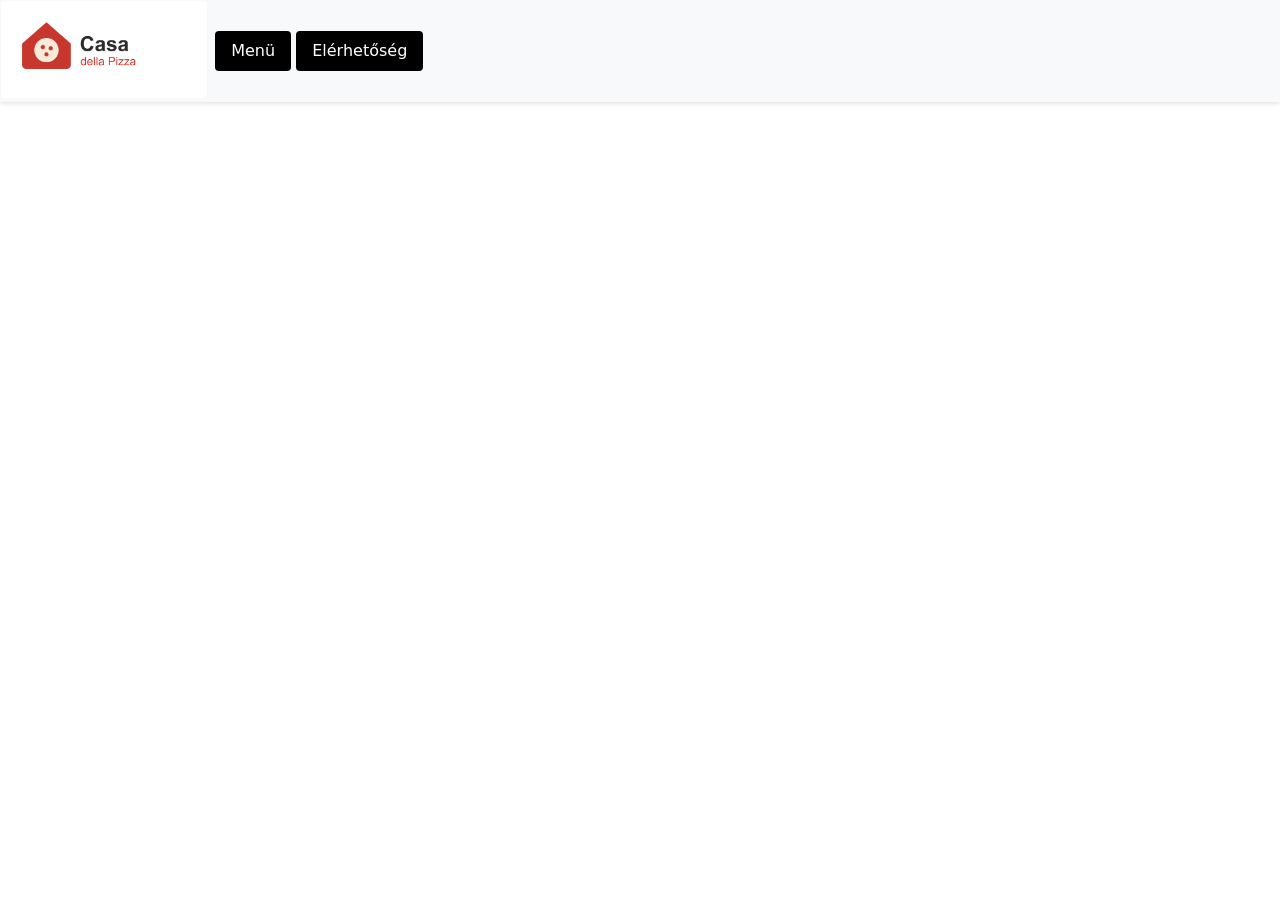
==== index.html @ e10c4485 "header" ====
<!DOCTYPE html>
<html lang="hu">
<head>
    <meta charset="UTF-8">
    <meta name="viewport" content="width=device-width, initial-scale=1.0">
    <link rel="stylesheet" href="style.css">
    <link href="https://cdn.jsdelivr.net/npm/bootstrap@5.3.8/dist/css/bootstrap.min.css" rel="stylesheet" integrity="sha384-sRIl4kxILFvY47J16cr9ZwB07vP4J8+LH7qKQnuqkuIAvNWLzeN8tE5YBujZqJLB" crossorigin="anonymous">
    <title>Casa della Pizza</title>
</head>
<body>
    <header> <img src="/assets/imgs/casa_della_pizza_logo_modern_house.png" alt="Logo"> 
            <a href=""><button type="button">Menü</button></a>
            <a href=""><button type="button">Elérhetőség</button></a>   
    </header>
    <main></main>
    <footer></footer>
</body>
</html>
---- style.css ----
header {
    background-color: #f8f9fa;
    padding: 1px;
    box-shadow: 0 2px 4px rgba(0,0,0,.1);
    img {
        height: 100px;
    }
    button {
        background-color: black;
        color: white;
        border: none;
        padding: 0.5rem 1rem;
        border-radius: 4px;
        cursor: pointer;
    }
}
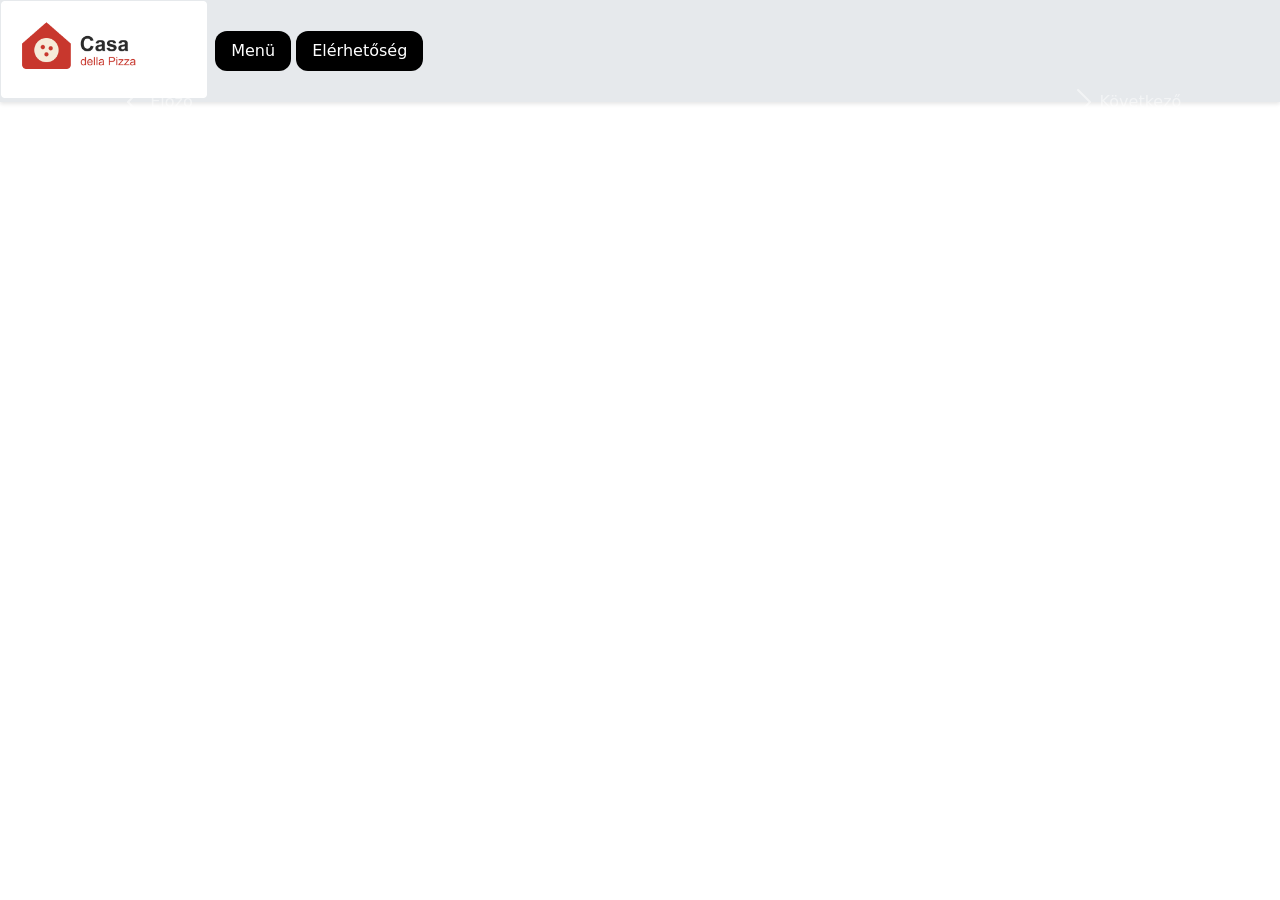
==== commit b067d3a2: "corousel" ====
--- a/index.html
+++ b/index.html
@@ -8,11 +8,33 @@
     <title>Casa della Pizza</title>
 </head>
 <body>
-    <header> <img src="/assets/imgs/casa_della_pizza_logo_modern_house.png" alt="Logo"> 
+    <header> <img  src="/assets/imgs/casa_della_pizza_logo_modern_house.png" alt="Logo"> 
             <a href=""><button type="button">Menü</button></a>
             <a href=""><button type="button">Elérhetőség</button></a>   
     </header>
-    <main></main>
-    <footer></footer>
+    <div id="carouselExampleControls" class="carousel slide container d-none d-sm-block" data-ride="carousel">
+        <div class="carousel-inner">
+          <div class="carousel-item active">
+            <img src="" class="d-block w-100" alt="" title="">
+          </div>
+          <div class="carousel-item">
+            <img src="" class="d-block w-100" alt="" title="">
+          </div>
+          <div class="carousel-item">
+            <img src="" class="d-block w-100" alt="" title="">
+          </div>
+        </div>
+        <a class="carousel-control-prev" href="#carouselExampleControls" role="button" data-slide="prev">
+          <span class="carousel-control-prev-icon" aria-hidden="true"></span>
+          <span class="sr-only">Előző</span>
+        </a>
+        <a class="carousel-control-next" href="#carouselExampleControls" role="button" data-slide="next">
+          <span class="carousel-control-next-icon" aria-hidden="true"></span>
+          <span class="sr-only">Következő</span>
+        </a>
+      </div>
+        </div>
+      </div>        
+    
 </body>
 </html>
--- a/style.css
+++ b/style.css
@@ -1,5 +1,5 @@
 header {
-    background-color: #f8f9fa;
+    background-color: #e6e9ec;
     padding: 1px;
     box-shadow: 0 2px 4px rgba(0,0,0,.1);
     img {
@@ -10,7 +10,10 @@
         color: white;
         border: none;
         padding: 0.5rem 1rem;
-        border-radius: 4px;
+        border-radius: 12px;
         cursor: pointer;
+        
     }
-}+    
+}
+
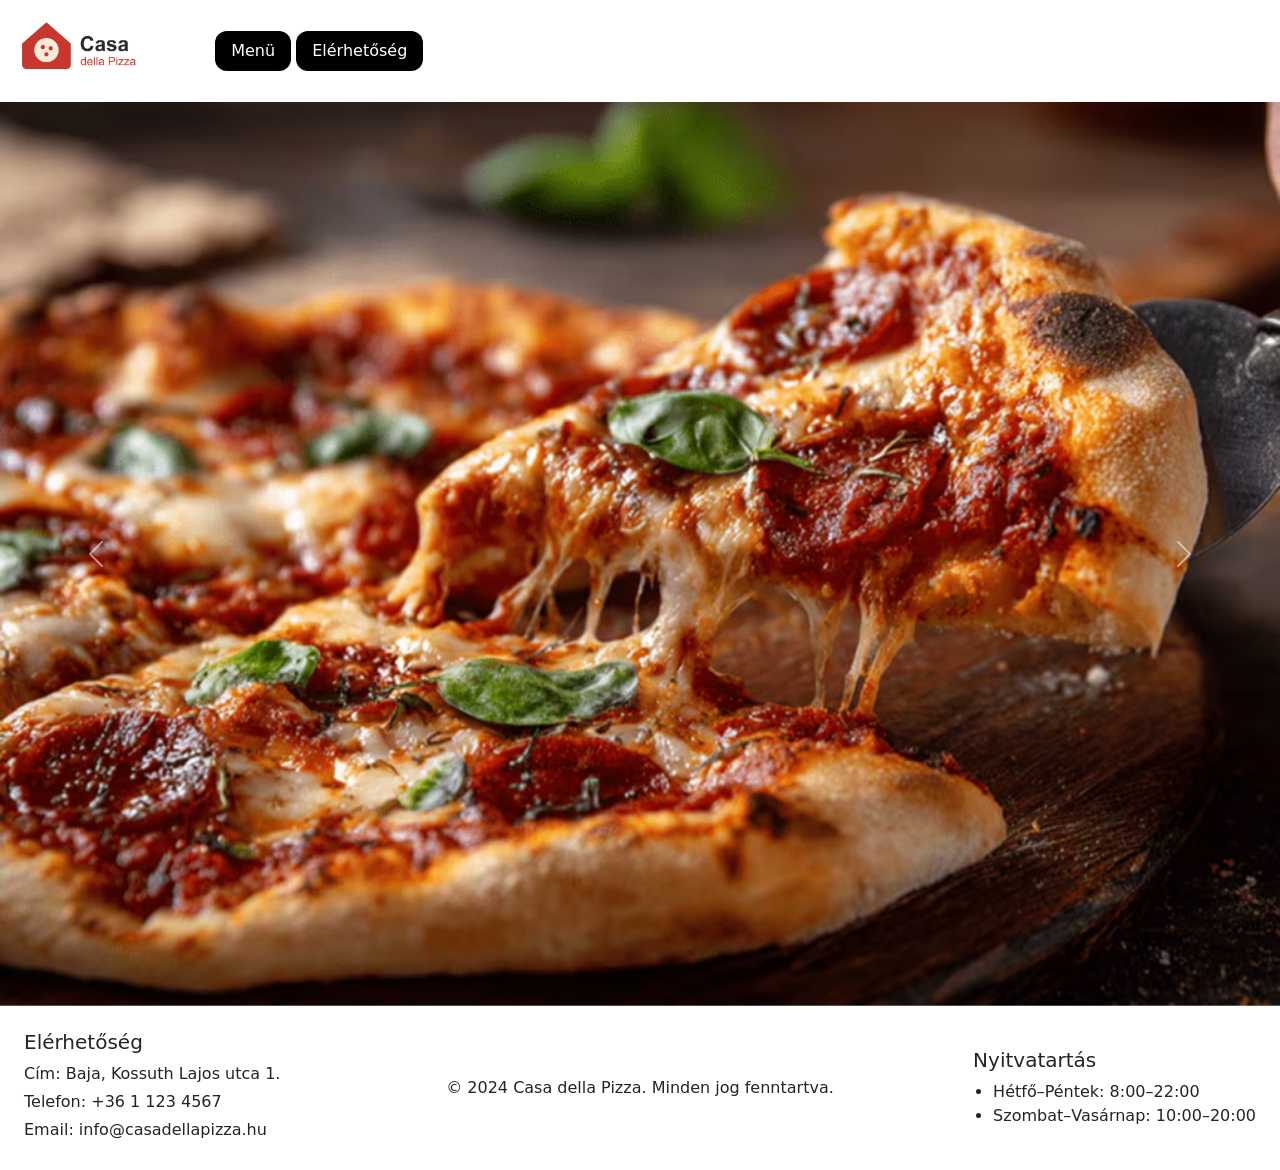
==== commit 8e7cfddf: "mainfinished" ====
--- a/index.html
+++ b/index.html
@@ -9,32 +9,47 @@
 </head>
 <body>
     <header> <img  src="/assets/imgs/casa_della_pizza_logo_modern_house.png" alt="Logo"> 
-            <a href=""><button type="button">Menü</button></a>
-            <a href=""><button type="button">Elérhetőség</button></a>   
+            <a class="header-button" href="menu.html">Menü</a>
+            <a class="header-button" href="#mainfooter">Elérhetőség</a>
     </header>
-    <div id="carouselExampleControls" class="carousel slide container d-none d-sm-block" data-ride="carousel">
-        <div class="carousel-inner">
-          <div class="carousel-item active">
-            <img src="" class="d-block w-100" alt="" title="">
-          </div>
-          <div class="carousel-item">
-            <img src="" class="d-block w-100" alt="" title="">
-          </div>
-          <div class="carousel-item">
-            <img src="" class="d-block w-100" alt="" title="">
-          </div>
+    <main>
+        <div id="carouselExampleControls" class="carousel slide" data-bs-ride="carousel" data-bs-interval="5000">
+            <div class="carousel-inner">
+                <div class="carousel-item active">
+                    <a href="menu.html"><img src="/assets/imgs/kep1.avif" class="d-block w-100" alt="Pizza"></a>
+                </div>
+                <div class="carousel-item">
+                    <a href="menu.html"><img src="/assets/imgs/kep2.jpg" class="d-block w-100" alt="Pizza"></a>
+                </div>
+                <div class="carousel-item">
+                    <a href="menu.html"><img src="/assets/imgs/kep3.jpg" class="d-block w-100" alt="Pizza"></a>
+                </div>
+            </div>
+            <button class="carousel-control-prev" type="button" data-bs-target="#carouselExampleControls" data-bs-slide="prev" aria-label="Előző">
+                <span class="carousel-control-prev-icon" aria-hidden="true"></span>
+            </button>
+            <button class="carousel-control-next" type="button" data-bs-target="#carouselExampleControls" data-bs-slide="next" aria-label="Következő">
+                <span class="carousel-control-next-icon" aria-hidden="true"></span>
+            </button>
         </div>
-        <a class="carousel-control-prev" href="#carouselExampleControls" role="button" data-slide="prev">
-          <span class="carousel-control-prev-icon" aria-hidden="true"></span>
-          <span class="sr-only">Előző</span>
-        </a>
-        <a class="carousel-control-next" href="#carouselExampleControls" role="button" data-slide="next">
-          <span class="carousel-control-next-icon" aria-hidden="true"></span>
-          <span class="sr-only">Következő</span>
-        </a>
-      </div>
-        </div>
-      </div>        
-    
+
+    </main>
+    <footer class="mainfooter" id="mainfooter">
+        <section class="elerhetoseg">
+            <h2>Elérhetőség</h2>
+            <p>Cím: Baja, Kossuth Lajos utca 1.</p>
+            <p>Telefon: +36 1 123 4567</p>
+            <p>Email: info@casadellapizza.hu</p>
+        </section>
+        <p class="copyright">&copy; 2024 Casa della Pizza. Minden jog fenntartva.</p>
+        <section class="orak">
+            <h2>Nyitvatartás</h2>
+            <ul>
+                <li>Hétfő–Péntek: 8:00–22:00</li>
+                <li>Szombat–Vasárnap: 10:00–20:00</li>
+            </ul>
+        </section>
+    </footer>
+    <script src="https://cdn.jsdelivr.net/npm/bootstrap@5.3.8/dist/js/bootstrap.bundle.min.js" crossorigin="anonymous"></script>
 </body>
 </html>
--- a/style.css
+++ b/style.css
@@ -1,19 +1,84 @@
+html,
+body {
+    min-height: 100%;
+}
+
+body {
+    min-height: 100vh;
+    display: flex;
+    flex-direction: column;
+    margin: 0;
+}
+
 header {
-    background-color: #e6e9ec;
+    background-color: #ffffff;
     padding: 1px;
     box-shadow: 0 2px 4px rgba(0,0,0,.1);
-    img {
-        height: 100px;
-    }
-    button {
-        background-color: black;
-        color: white;
-        border: none;
-        padding: 0.5rem 1rem;
-        border-radius: 12px;
-        cursor: pointer;
-        
-    }
-    
+    flex: 0 0 auto;
 }
 
+header img {
+    height: 100px;
+}
+
+header .header-button {
+    display: inline-block;
+    background-color: black;
+    color: white;
+    border: none;
+    padding: 0.5rem 1rem;
+    border-radius: 12px;
+    cursor: pointer;
+    text-decoration: none;
+}
+
+main {
+    flex: 1;
+    min-height: 0;
+    display: flex;
+}
+
+#carouselExampleControls,
+#carouselExampleControls .carousel-inner,
+#carouselExampleControls .carousel-item {
+    width: 100%;
+    height: 100%;
+}
+
+#carouselExampleControls .carousel-item img {
+    width: 100%;
+    height: 100%;
+    object-fit: cover;
+}
+
+.mainfooter {
+    display: grid;
+    grid-template-columns: 1fr auto 1fr;
+    align-items: center;
+    gap: 1.5rem;
+    padding: 1.5rem;
+    background-color:  #ffffff;
+}
+
+.mainfooter h2 {
+    font-size: 1.25rem;
+}
+
+.mainfooter p {
+    margin: 0.25rem 0;
+}
+
+.copyright {
+    text-align: center;
+}
+
+.orak {
+    justify-self: end;
+}
+
+.orak ul {
+    margin: 0;
+    padding-left: 1.25rem;
+}
+
+
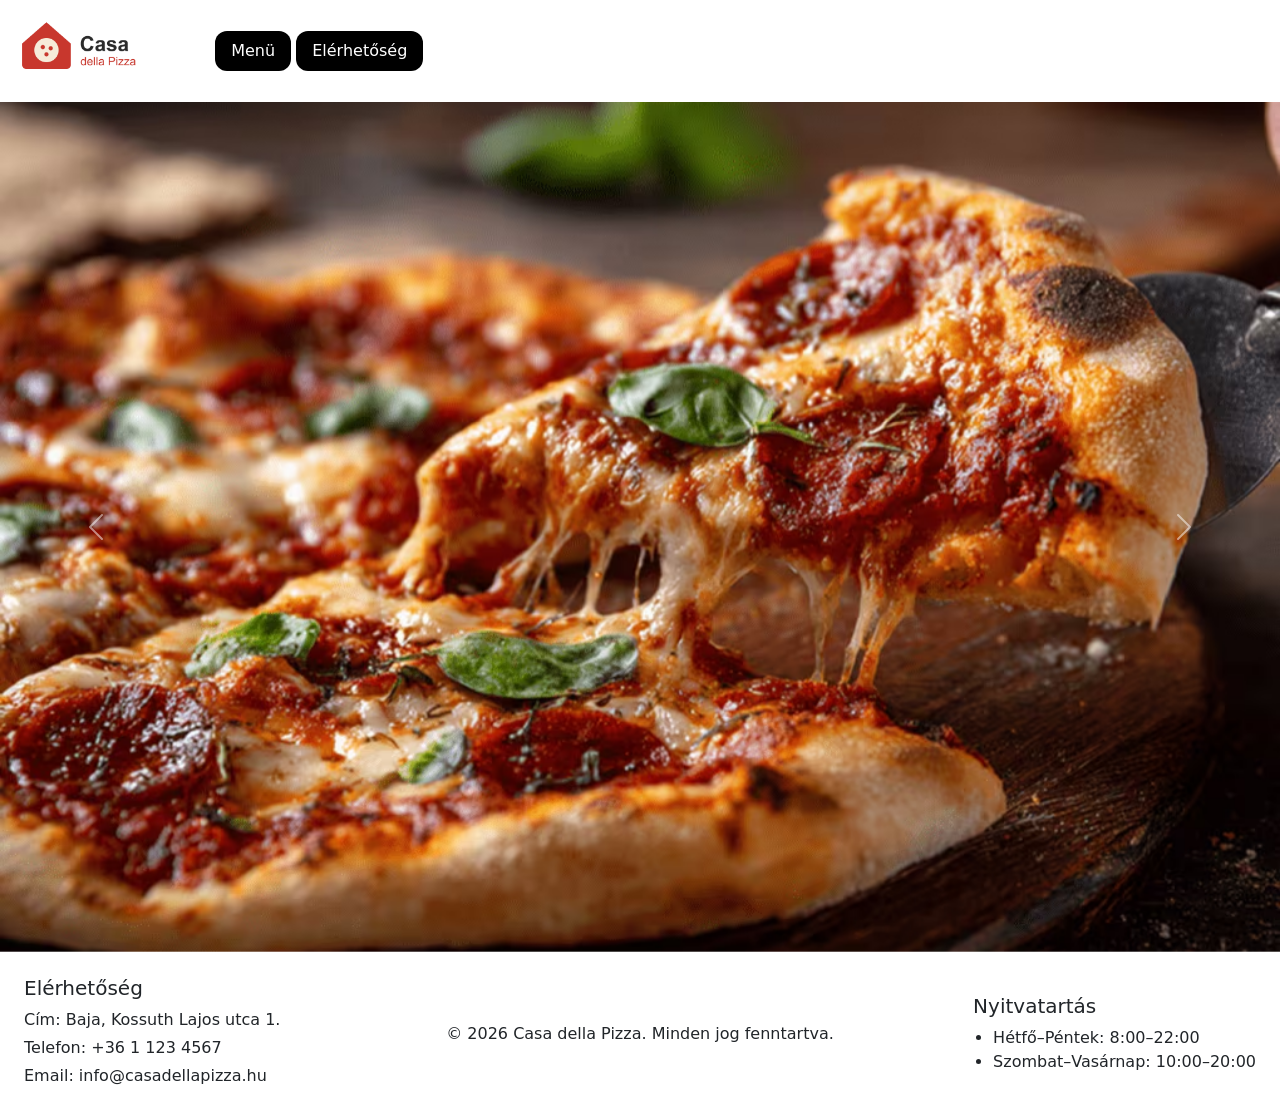
==== commit dc5b4b9d: "kepek beillesztese" ====
--- a/index.html
+++ b/index.html
@@ -41,7 +41,7 @@
             <p>Telefon: +36 1 123 4567</p>
             <p>Email: info@casadellapizza.hu</p>
         </section>
-        <p class="copyright">&copy; 2024 Casa della Pizza. Minden jog fenntartva.</p>
+        <p class="copyright">&copy; 2026 Casa della Pizza. Minden jog fenntartva.</p>
         <section class="orak">
             <h2>Nyitvatartás</h2>
             <ul>
--- a/style.css
+++ b/style.css
@@ -4,7 +4,7 @@
 }
 
 body {
-    min-height: 100vh;
+    min-height: 100%;
     display: flex;
     flex-direction: column;
     margin: 0;
@@ -42,7 +42,7 @@
 #carouselExampleControls .carousel-inner,
 #carouselExampleControls .carousel-item {
     width: 100%;
-    height: 100%;
+    height: 850px;
 }
 
 #carouselExampleControls .carousel-item img {
@@ -80,5 +80,27 @@
     margin: 0;
     padding-left: 1.25rem;
 }
+.menu-container {
+    display: grid;
+    grid-template-columns: repeat(5, minmax(0, 1fr));
+    gap: 1rem;
+    padding: 1rem;
+    width: 100%;
+}
 
+.menu-item {
+    border: 1px solid grey;
+    min-width: 0;
+    padding: 0.75rem;
+}
 
+.menu-item img {
+    display: block;
+    width: 100%;
+    aspect-ratio: 4 / 3;
+    object-fit: cover;
+}
+
+.menu-item h2 {
+    font-size: 30px;
+}
